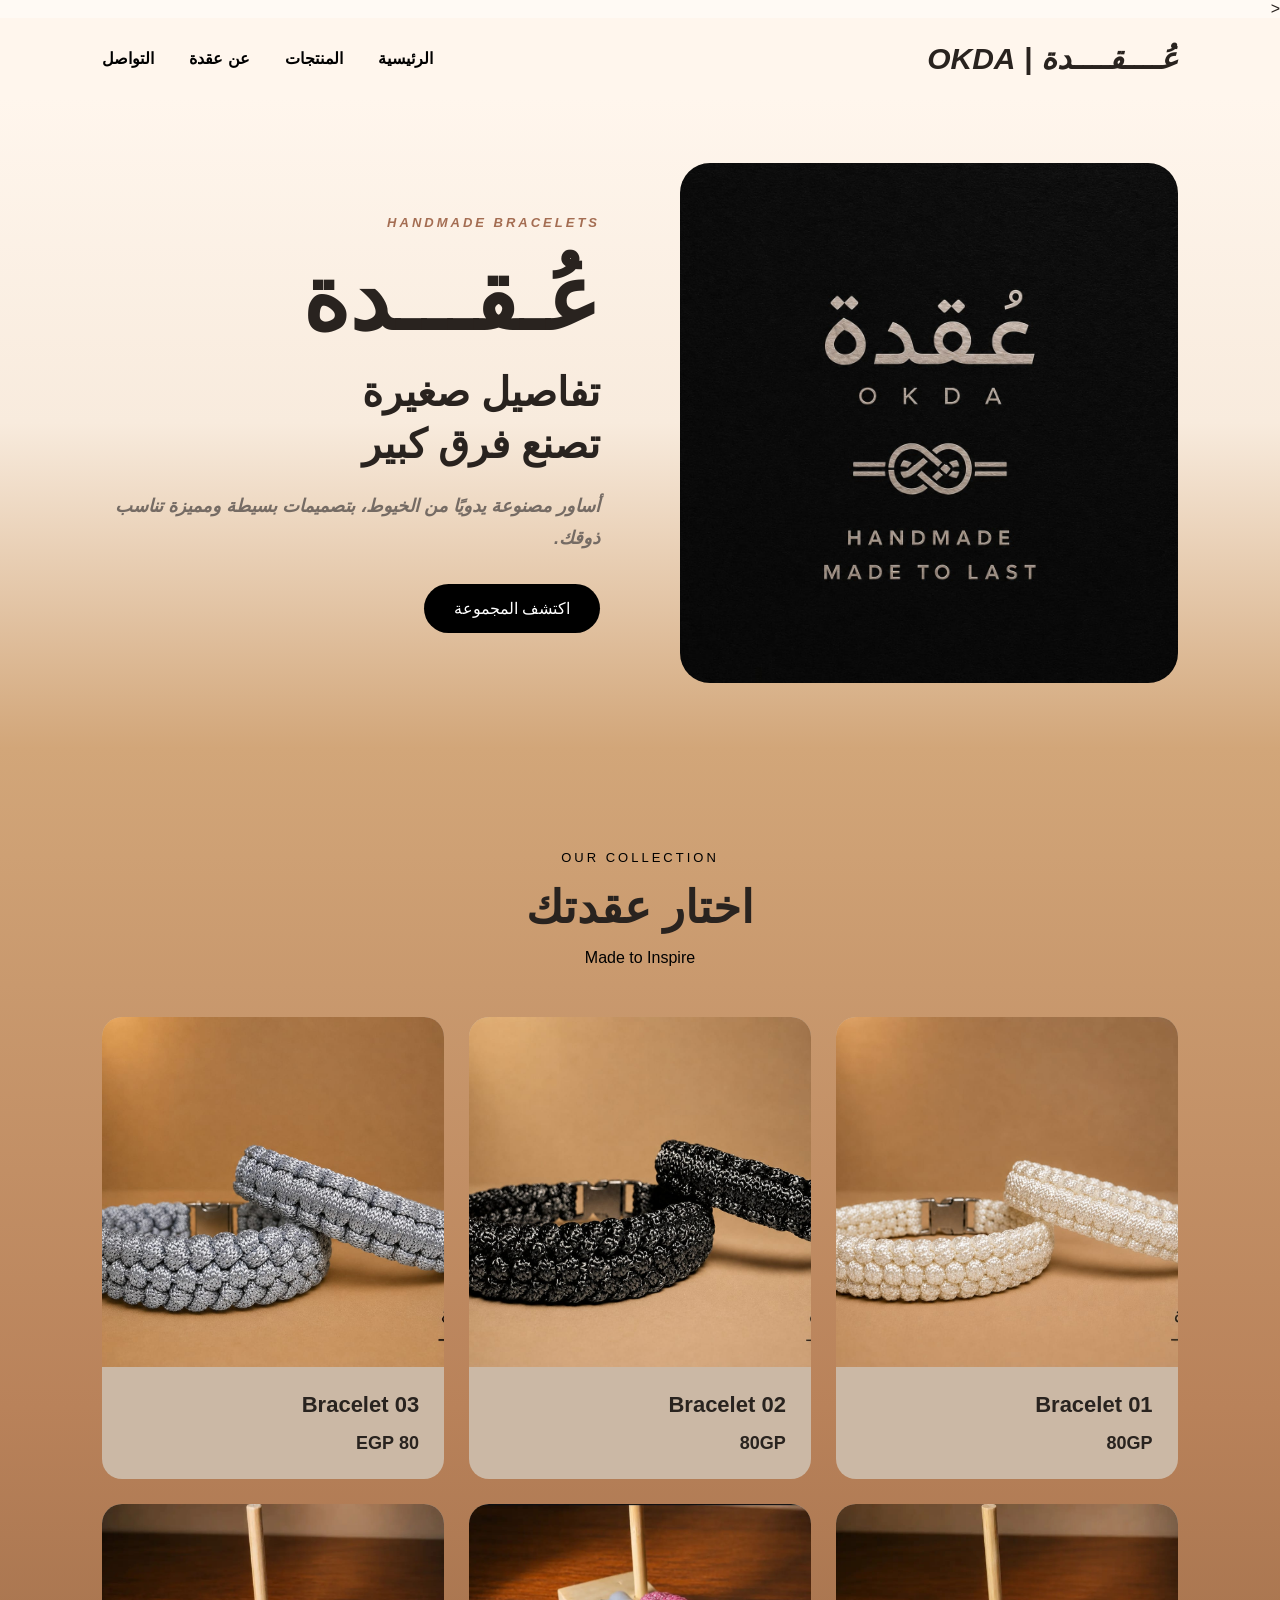
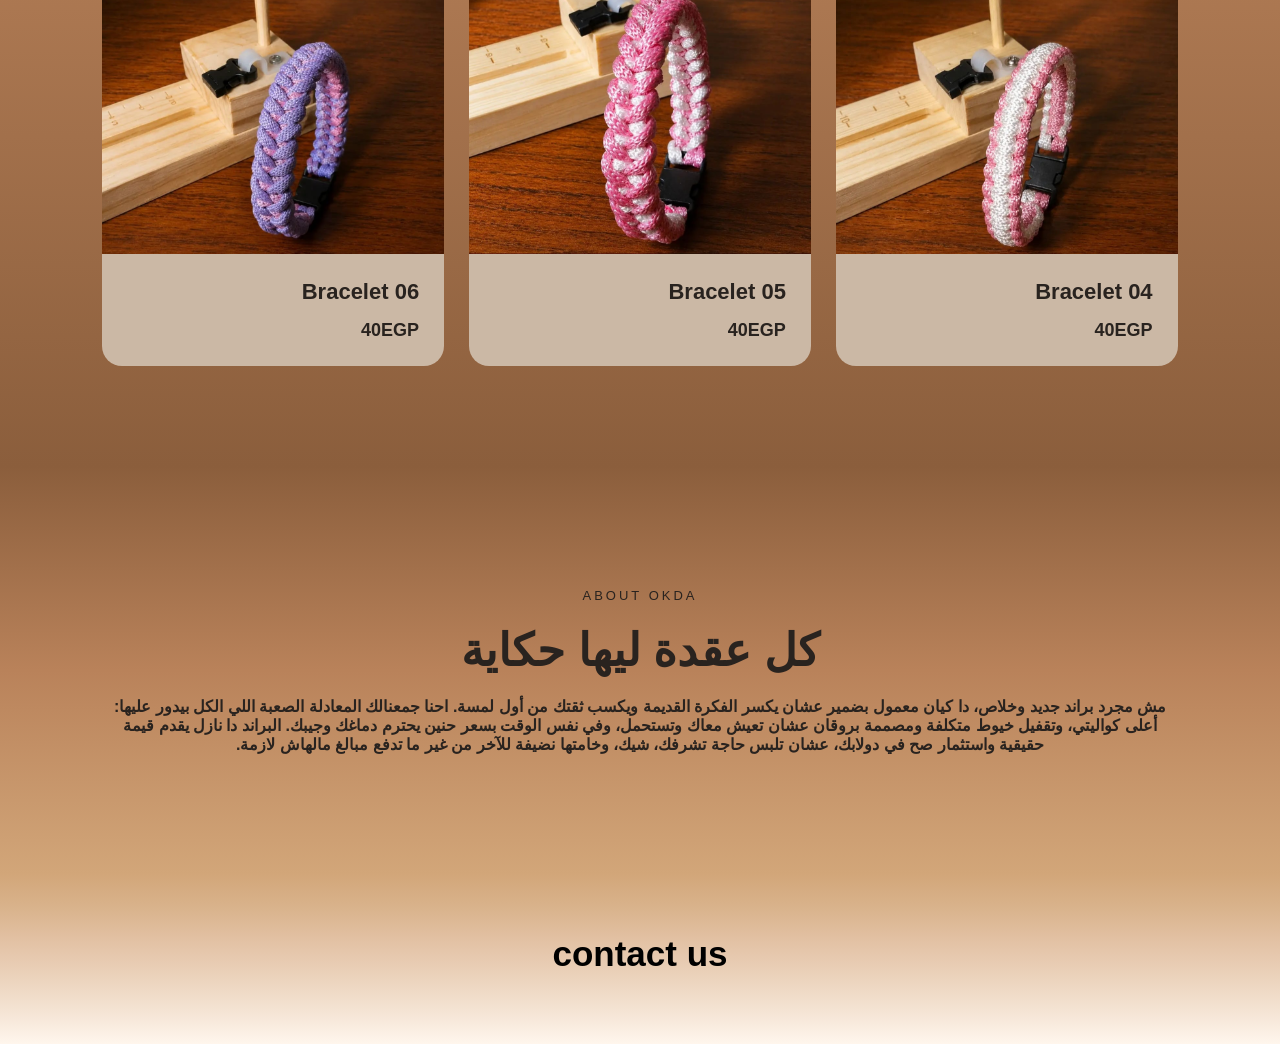
==== index.html @ 69983e54 "fix" ====
<!DOCTYPE html>
<html lang="ar" dir="rtl">

<head>
    <meta charset="UTF-8">
    <meta name="viewport" content="width=device-width, initial-scale=1.0">
< <link rel="stylesheet"  href="fontawesome/css/all.min.css"> 
    <title>عقدة | Okda</title>

    <link rel="stylesheet" href="index.css">
    <link rel="stylesheet"
      href="https://cdnjs.cloudflare.com/ajax/libs/font-awesome/7.3.1/css/all.min.css">
</head>

<body>

   
   <!-- Navbar -->
<header class="navbar">

    <div class="logo">
        <b><i>عُــــقــــدة | OKDA</i></b>
    </div>

    <div class="menu-container">
        <button class="menu-btn">☰</button>

        <nav class="menu">
            <a href="#home"><b>الرئيسية</b></a> 
            <a href="#products"><b>المنتجات</b></a> 
            <a href="#about"><b>عن عقدة</b></a>   
            <a href="#contact"><b>التواصل</b></a> 
        </nav>
    </div>

</header>


    <!-- Hero -->
    <section class="hero" id="home">

        <div class="hero-image">

            <img
                src="WhatsApp Image 2026-09-07 at 11.12.16 PM.jpeg"
             alt="عقدة"> 

        </div>

        <div class="hero-content">

            <span class="small-title">
            
            <i> <b>
                HANDMADE BRACELETS </i> </b>
            </span>

            <h1>
              عُـقـــدة 
            </h1>

            <h2>
                تفاصيل صغيرة<br>
                تصنع فرق كبير
            </h2>
 
            <p>  <i> <b>
                أساور مصنوعة يدويًا من الخيوط،
                بتصميمات بسيطة ومميزة تناسب ذوقك.
            </p>   </i> </b>

            <a href="#products" class="main-btn">
                اكتشف المجموعة
            </a>

        </div>

    </section>


    <!-- Products -->
    <section class="products" id="products">

        <div class="section-title">

            <span>OUR COLLECTION</span>

            <h2>
                اختار عقدتك
            </h2>

            <p>
               Made to Inspire
            </p>

        </div>


        <div class="products-grid">


            <!-- Product 1 -->
            <div
                class="product-card"
                onclick="openProduct(
                    'Bracelet 01',
                'الكبيره الاتنين ب140 والتلاته ب 180',
                    '80EGP',
                   'WhatsApp Image 2026-09-08 at 12.55.14 AM (1).jpeg'
                )">

                <div class="product-image">

                    <img
                        src="WhatsApp Image 2026-09-08 at 12.55.14 AM (1).jpeg"
                        alt="Bracelet 01">

                </div>

                <div class="product-info">

                    <h3>
                        Bracelet 01
                    </h3>

                    <p>
                        
                    </p>

                    <span class="price">
                        80GP
                    </span>

                </div>

            </div>


            <!-- Product 2 -->
            <div
                class="product-card"
                onclick="openProduct(
                    'Bracelet 01',
                'الكبيره الاتنين ب140 والتلاته ب 180',
                    '80EGP',
                    'WhatsApp Image 2026-09-08 at 12.55.14 AM (2).jpeg'
                )">

                <div class="product-image">

                    <img
                        src="WhatsApp Image 2026-09-08 at 12.55.14 AM (2).jpeg"
                        alt="Bracelet 02">

                </div>

                <div class="product-info">

                    <h3>
                        Bracelet 02
                    </h3>

                    <p>
                  
                    </p>

                    <span class="price">
                        80GP
                    </span>

                </div>

            </div>


            <!-- Product 3 -->
            <div
                class="product-card"
                onclick="openProduct(
                    'Bracelet 03',
                'الكبيره الاتنين ب140 والتلاته ب 180',
                    '80EGP',
                    'WhatsApp Image 2026-09-08 at 12.55.14 AM.jpeg'
                )">

                <div class="product-image">

                    <img
                        src="WhatsApp Image 2026-09-08 at 12.55.14 AM.jpeg"
                        alt="Bracelet 03">

                </div>

                <div class="product-info">

                    <h3>
                        Bracelet 03
                    </h3>

                    <p>
                     
                    </p>

                    <span class="price">
                        80 EGP
                    </span>

                </div>

            </div>
 
       <!-- Product 4-->
<div
                class="product-card"
                onclick="openProduct(
                    'Bracelet 04',
                 'الصغيره الاتنين ب70 والتلاته ب 100',
                    '40EGP',
                    'WhatsApp Image 2026-09-08 at 12.55.19 AM.jpeg'
                
                )">

                <div class="product-image">

                    <img
                        src="WhatsApp Image 2026-09-08 at 12.55.19 AM.jpeg"
                        alt="Bracelet 03">

                </div>

                <div class="product-info">

                    <h3>
                        Bracelet 04
                    </h3>

                    <p>    </p>

                    <span class="price">
                       
                        40EGP
                    </span>

                </div>

            </div>
 
            
             <!-- Product5 -->
       
            <div
                class="product-card"
                onclick="openProduct(
                    'Bracelet 05',
                   'الصغيره الاتنين ب70 والتلاته ب 100',
                    '40 EGP',
                    'WhatsApp Image 2026-09-08 at 12.55.16 AM (2).jpeg'
                )">

                <div class="product-image">

                    <img
                        src="WhatsApp Image 2026-09-08 at 12.55.16 AM (2).jpeg"
                        alt="Bracelet 05">

                </div>

                <div class="product-info">

                    <h3>
                        Bracelet 05
                    </h3>

                    <p>
            
                    </p>

                    <span class="price">
                     40EGP
                    </span>

                </div>

            </div>
          <!-- Product 6-->
  <div
                class="product-card"
                onclick="openProduct(
                    'Bracelet 06',
                   'الصغيره الاتنين ب70 والتلاته ب 100',
                    '170 EGP',
                    'WhatsApp Image 2026-09-08 at 12.55.20 AM (1).jpeg'
                )">

                <div class="product-image">

                    <img
                        src="WhatsApp Image 2026-09-08 at 12.55.20 AM (1).jpeg"
                        alt="Bracelet 06">

                </div>

                <div class="product-info">

                    <h3>
                        Bracelet 06
                    </h3>

        
                    </p>

                    <span class="price">
                        40EGP
                    </span>

                </div>

            </div>
    </section>




   <!-- ABOUT

   -->
    <section class="about" id="about">

        <span>
            ABOUT OKDA
        </span>

        <h2>
            كل عقدة ليها حكاية
        </h2>
        
     <b>
       مش مجرد براند جديد وخلاص، دا كيان معمول بضمير عشان يكسر الفكرة القديمة ويكسب ثقتك من أول لمسة. احنا جمعنالك المعادلة الصعبة اللي الكل بيدور عليها: أعلى كواليتي، وتقفيل خيوط متكلفة ومصممة بروقان عشان تعيش معاك وتستحمل، وفي نفس الوقت بسعر حنين يحترم دماغك وجيبك. البراند دا نازل يقدم قيمة حقيقية واستثمار صح في دولابك، عشان تلبس حاجة تشرفك، شيك، وخامتها نضيفة للآخر من غير ما تدفع مبالغ مالهاش لازمة.
      
    </b>


    </section>


    <!-- Footer -->
    <footer>

        <h2>
            contact us
        </h2>
      <!-- links -->

<!-- whatsapp -->
 <div class="links">

    <!-- Instagram -->
    <a href="https://www.instagram.com/okda.knots?stkn=YjNpc3c4OHJqdDJ4"
       target="_blank"
       aria-label="Instagram">
        <i class="fa-brands fa-instagram"></i>
    </a>

    <!-- WhatsApp -->
    <a href="https://wa.me/201037264209"
       target="_blank"
       aria-label="WhatsApp">
        <i class="fa-brands fa-whatsapp"></i>
    </a>

</div>

</div>

    <!-- Product Modal -->
    <div
        class="product-modal"
        id="productModal">

        <div class="modal-content">

            <button
                class="close-btn"
                onclick="closeProduct()">
                ×
            </button>

            <img
                id="modalImage"
                src=""
                alt="Product">

            <div class="modal-info">

                <h2 id="modalTitle"></h2>

                <p id="modalDescription"></p>

                <span id="modalPrice"></span>

                <button class="order-btn">
                    اطلب الآن
                </button>

            </div>

        </div>

    </div>


    <!-- JavaScript -->
   <script src="index.js"></script>
    
    
    </script>

</body>

</html>
---- index.css ----
* {
    margin: 0;
    padding: 0;
    box-sizing: border-box;
}

html {
    scroll-behavior: smooth;
}
 

body {
    font-family: Arial, sans-serif;
    background: #fffaf4;
    color: #29231f;
}

/* =========================
   NAVBAR
========================= */

.navbar {
    height: 80px;
    padding: 0 8%;
    display: flex;
    align-items: center;
    justify-content: space-between;
    background: #fff6ed;
    position: relative;
    z-index: 1000;
}

.logo {
    font-size: 30px;
    font-weight: bold;
}

.navbar nav {
    display: flex;
    gap: 35px;
}

.navbar a {
    color: #000000;
    text-decoration: none;
    font-size: 16px;
}

.menu-btn {
    display: none;
}

/* =========================
   MOBILE
========================= */

@media (max-width: 768px) {

    .navbar {
        padding: 0 5%;
    }

    .menu-btn {
        display: block;
        background: none;
        border: none;
        font-size: 28px;
        cursor: pointer;
    }

    /* إخفاء القائمة في الموبايل افتراضياً */
    .navbar nav {
        display: none;
        position: absolute;
        top: 80px;
        right: 0;
        width: 100%;
        background: #fff6ed;
        flex-direction: column;
        align-items: center;
        padding: 20px 0;
        gap: 20px;
        box-shadow: 0 10px 15px rgba(0, 0, 0, 0.1);
    }

    /* إظهار القائمة عند الضغط على الزر */
    .navbar nav.active {
        display: flex;
    }

    .hero {
        padding: 40px 5%;
        flex-direction: column;
        gap: 40px;
    }

    .hero-image,
    .hero-content {
        width: 100%;
    }

    .hero-image {
        height: 400px;
    }

    .hero h1 {
        font-size: 65px;
    }

    .hero h2 {
        font-size: 30px;
    }

    .products {
        padding: 80px 5%;
    }

    .products-grid {
        grid-template-columns: 1fr;
    }

    .about {
        padding: 80px 5%;
    }

    .about h2 {
        font-size: 35px;
    }

    .modal-content {
        flex-direction: column;
        max-height: 90vh;
        overflow-y: auto;
    }

    .modal-content > img {
        width: 100%;
        height: 300px;
    }

    .modal-info {
        width: 100%;
        padding: 30px;
    }
}

/* =========================
   HERO
========================= */

.hero {
    min-height: 650px;

    padding: 60px 8%;

    display: flex;
    align-items: center;
 
background: linear-gradient(
    to bottom,
    #FFF6ED 0%,
    #F8EBDD 50%,
    #D2A679 100%
);
  
    
    gap: 80px;
}

.hero-image {
    width: 50%;
    height: 520px;

    border-radius: 30px;

    overflow: hidden;

   
    ;}

.hero-image img {
    width: 100%;
    height: 100%;

    object-fit: cover;
}

.hero-content {
    width: 50%;
}

.small-title {
    font-size: 13px;

    letter-spacing: 3px;

    color: #a46d52;
}

.hero h1 {
    font-size: 90px;

    margin: 15px 0;
}

.hero h2 {
    font-size: 40px;

    line-height: 1.3;

    margin-bottom: 20px;
}

.hero p {
    max-width: 500px;

    font-size: 18px;

    line-height: 1.8;

    color: #756b64;
}

.main-btn {
    display: inline-block;

    margin-top: 30px;

    padding: 15px 30px;

    background: #000000;

    color: white;

    text-decoration: none;

    border-radius: 30px;
}


/* =========================
   PRODUCTS
========================= */

.products {
    padding: 100px 8%;
background: linear-gradient(
    to bottom,
    #D2A679 0%,
    #B9825A 50%,
    #8B5E3C 100%
);

    
}

.section-title {
    text-align: center;

    margin-bottom: 50px;
}

.section-title span {
    font-size: 13px;

    letter-spacing: 3px;

    color: #000000
}

.section-title h2 {
    font-size: 45px;

    margin: 15px 0;
}

.section-title p {
    color:  #000000;
}

.products-grid {
    display: grid;;
    grid-template-columns: repeat(3, 1fr);

    gap: 25px;
}

.product-card {
    background: #CBB8A5
    ;

    border-radius: 20px;

    overflow: hidden;

    cursor: pointer;
   
    transition: 0.3s;
}

.product-card:hover {
    transform: translateY(-5px);
background-color: #5e2f2f
;
   
}

.product-image {
    height: 350px;

    overflow: hidden;

    background: #CBB8A5
    ;
}

.product-image img {
    width: 100%;
    height: 100%;
 background: #CBB8A5
    ;
    object-fit: cover;

    transition: 0.4s;
}

.product-card:hover img {
    transform: scale(1.05);
     background: #000000
    ;
}

.product-info {
    padding: 25px;
}

.product-info h3 {
    font-size: 22px;

    margin-bottom: 8px;
}

.product-info p {
    color: #000000
    ;

    margin-bottom: 15px;
}

.price {
    font-weight: bold;

    font-size: 18px;
}


/* =========================
   ABOUT
========================= */

.about {
    padding: 120px 8%;
 background: linear-gradient(
    to bottom,
    #8B5E3C 0%,
    #B9825A 50%,
    #D2A679 100%
);

    
    text-align: center;
}

.about span {
   


    letter-spacing: 3px;

    font-size: 13px;
}

.about h2 {
    font-size: 45px;

    margin: 20px 0;
}

.about p {
    max-width: 650px;

    margin: auto;

    line-height: 2;

    color:  white;

    font-size: 18px;
}


/* =========================
   FOOTER
========================= */

footer {
    padding: 60px 8%;

    text-align: center;

background: linear-gradient(
    to bottom,
    #D2A679 0%,
    #D9B38C 20%,
    #E3C2A5 40%,
    #EBD2BB 60%,
    #F4E3D3 80%,
    #fff6ed 100%
);


    color: black;
}

footer h2 {
    font-size: 35px;

    margin-bottom: 10px;
}


.copyright {
    margin-top: 30px;

    font-size: 13px;
}


.links {
    display: flex;
    justify-content: center;
    align-items: center;
    gap: 20px;
}

.links a {
    color: BLACK;
    text-decoration: none;
    font-size: 30px;
    transition: transform 0.2s, color 0.2s;
}

.links a:hover {
    color: #FFF;
    transform: scale(1.15);
}




/* =========================
   PRODUCT MODAL
========================= */

.product-modal {
    display: none;

    position: fixed;

    inset: 0;

    background: rgba(0, 0, 0, 0.7);

    z-index: 9999;

    align-items: center;
    justify-content: center;

    padding: 20px;
}

.product-modal.active {
    display: flex;
}

.modal-content {
    position: relative;

    width: 850px;

    max-width: 95%;

    background: #fffaf4;

    border-radius: 25px;

    overflow: hidden;

    display: flex;

    direction: rtl;
}

.modal-content > img {
    width: 50%;

    height: 500px;

    object-fit: cover;
}

.modal-info {
    width: 50%;

    padding: 50px;

    display: flex;

    flex-direction: column;

    justify-content: center;
}

.modal-info h2 {
    font-size: 35px;

    margin-bottom: 20px;
}

.modal-info p {
    font-size: 18px;

    line-height: 1.8;

    color: #756b64;

    margin-bottom: 25px;
}

#modalPrice {
    font-size: 25px;

    font-weight: bold;

    margin-bottom: 30px;
}

.close-btn {
    position: absolute;

    top: 15px;
    right: 15px;

    width: 40px;
    height: 40px;

    border: none;

    border-radius: 50%;

    background: white;

    font-size: 28px;

    cursor: pointer;

    z-index: 10;
}

.order-btn {
    padding: 15px 25px;

    border: none;

    border-radius: 30px;

    background: #29231f;

    color: white;

    font-size: 16px;

    cursor: pointer;
}


/* =========================
   MOBILE
========================= */

@media (max-width: 768px) {

    .navbar {
        padding: 0 5%;
    }

    .navbar nav {
        display: none;
    }

    .menu-btn {
        display: block;

        background: none;

        border: none;

        font-size: 25px;

        cursor: pointer;
    }


    .hero {
        padding: 40px 5%;

        flex-direction: column;

        gap: 40px;
    }

    .hero-image,
    .hero-content {
        width: 100%;
    }

    .hero-image {
        height: 400px;
    }

    .hero h1 {
        font-size: 65px;
    }

    .hero h2 {
        font-size: 30px;
    }


    .products {
        padding: 80px 5%;
    }

    .products-grid {
        grid-template-columns: 1fr;
    }


    .about {
        padding: 80px 5%;
    }

    .about h2 {
        font-size: 35px;
    }

.about b {
          -size: 50px;
}



    .modal-content {
        flex-direction: column;

        max-height: 90vh;

        overflow-y: auto;
    }

    .modal-content > img {
        width: 100%;

        height: 300px;
    }

    .modal-info {
        width: 100%;

        padding: 30px;
    }

}
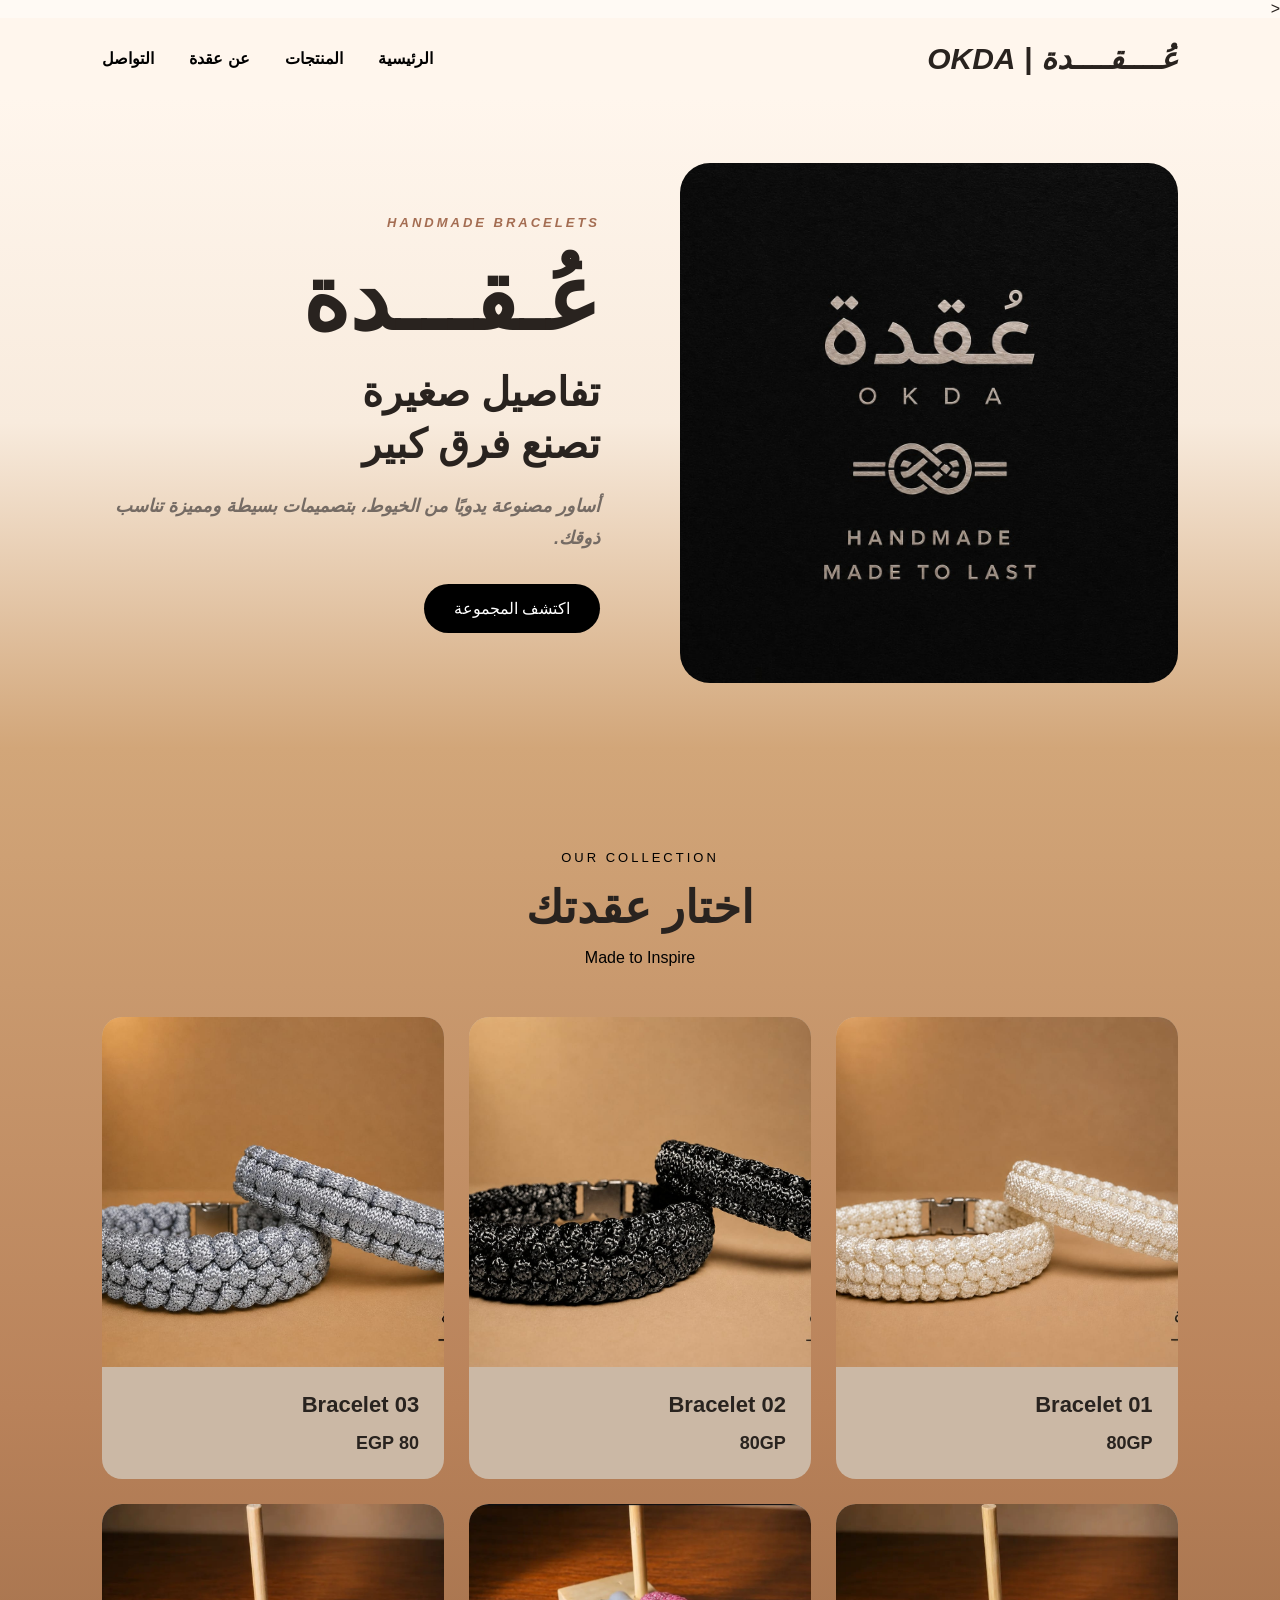
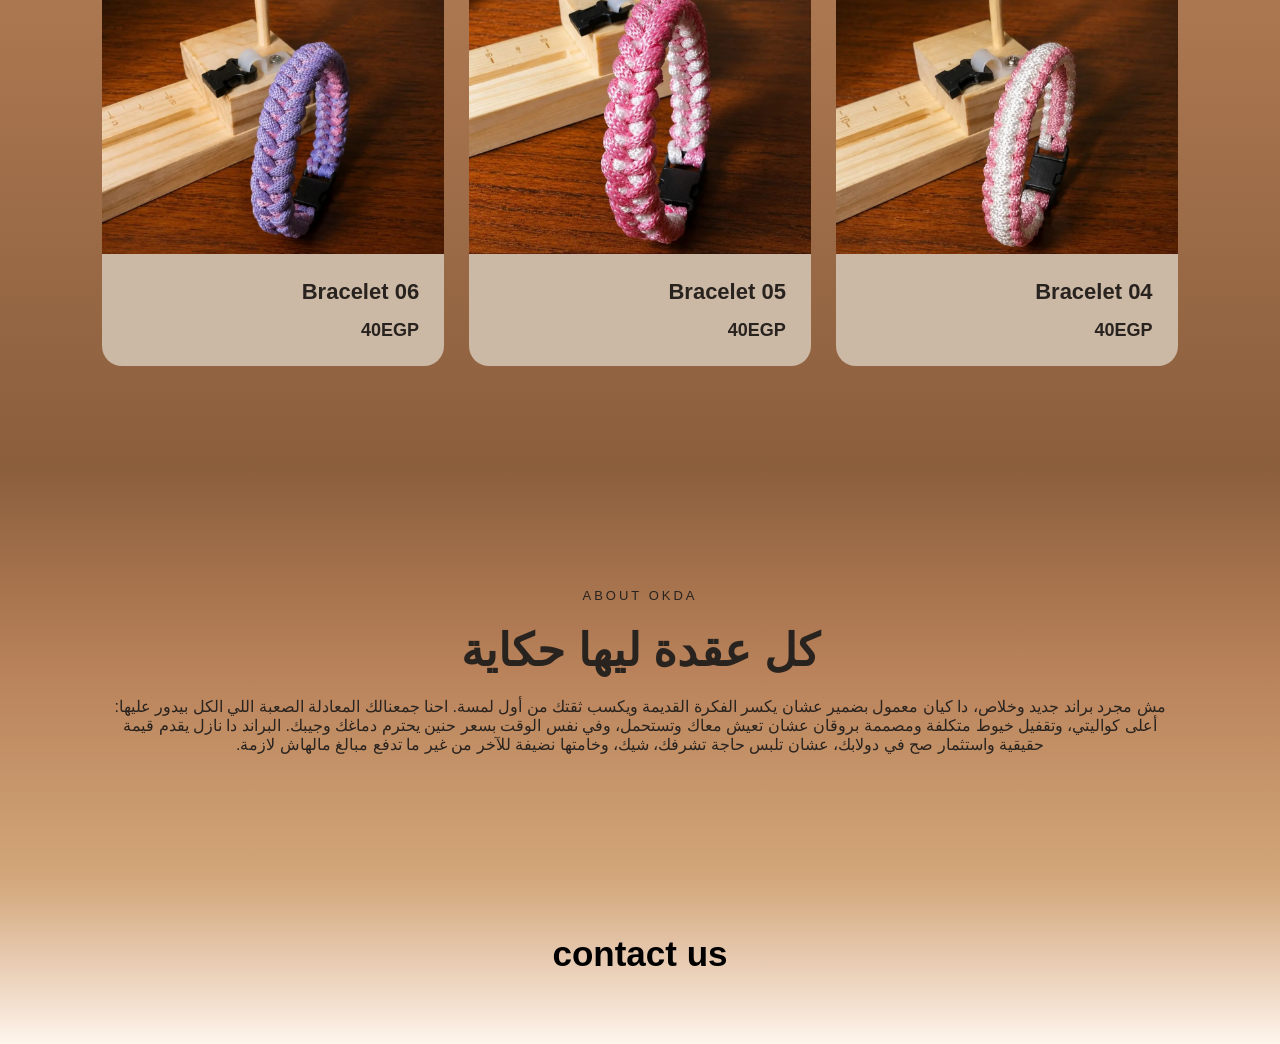
==== commit 3a0efe80: "Replace bold text with a new div for content" ====
--- a/index.html
+++ b/index.html
@@ -10,6 +10,9 @@
     <link rel="stylesheet" href="index.css">
     <link rel="stylesheet"
       href="https://cdnjs.cloudflare.com/ajax/libs/font-awesome/7.3.1/css/all.min.css">
+ <style>
+        @import url('https://fonts.googleapis.com/css2?family=Vazirmatn:wght@100..900&display=swap');
+    </style>
 </head>
 
 <body>
@@ -334,10 +337,12 @@
             كل عقدة ليها حكاية
         </h2>
         
-     <b>
-       مش مجرد براند جديد وخلاص، دا كيان معمول بضمير عشان يكسر الفكرة القديمة ويكسب ثقتك من أول لمسة. احنا جمعنالك المعادلة الصعبة اللي الكل بيدور عليها: أعلى كواليتي، وتقفيل خيوط متكلفة ومصممة بروقان عشان تعيش معاك وتستحمل، وفي نفس الوقت بسعر حنين يحترم دماغك وجيبك. البراند دا نازل يقدم قيمة حقيقية واستثمار صح في دولابك، عشان تلبس حاجة تشرفك، شيك، وخامتها نضيفة للآخر من غير ما تدفع مبالغ مالهاش لازمة.
-      
-    </b>
+     
+       
+      <div id="line-new">
+    مش مجرد براند جديد وخلاص، دا كيان معمول بضمير عشان يكسر الفكرة القديمة ويكسب ثقتك من أول لمسة. احنا جمعنالك المعادلة الصعبة اللي الكل بيدور عليها: أعلى كواليتي، وتقفيل خيوط متكلفة ومصممة بروقان عشان تعيش معاك وتستحمل، وفي نفس الوقت بسعر حنين يحترم دماغك وجيبك. البراند دا نازل يقدم قيمة حقيقية واستثمار صح في دولابك، عشان تلبس حاجة تشرفك، شيك، وخامتها نضيفة للآخر من غير ما تدفع مبالغ مالهاش لازمة.
+</div>
+  
 
 
     </section>
@@ -417,4 +422,4 @@
 
 </body>
 
-</html>+</html>
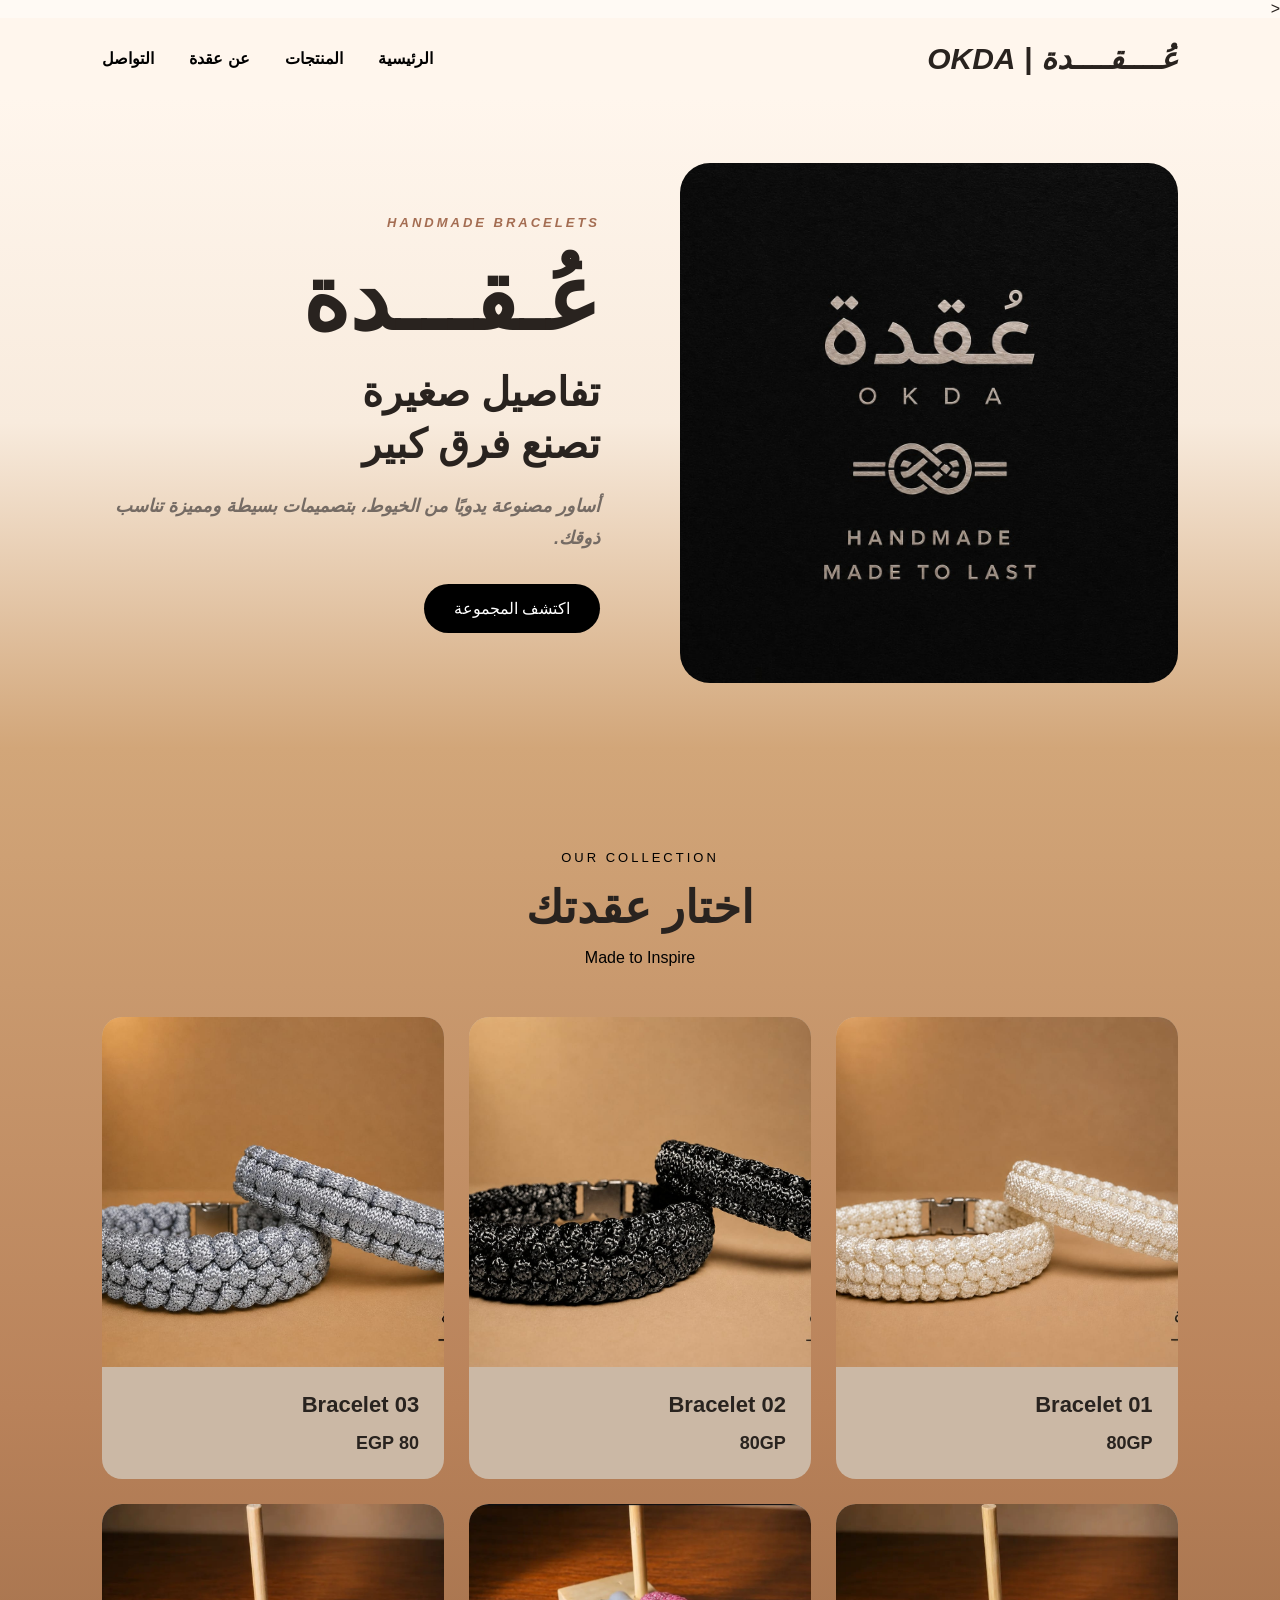
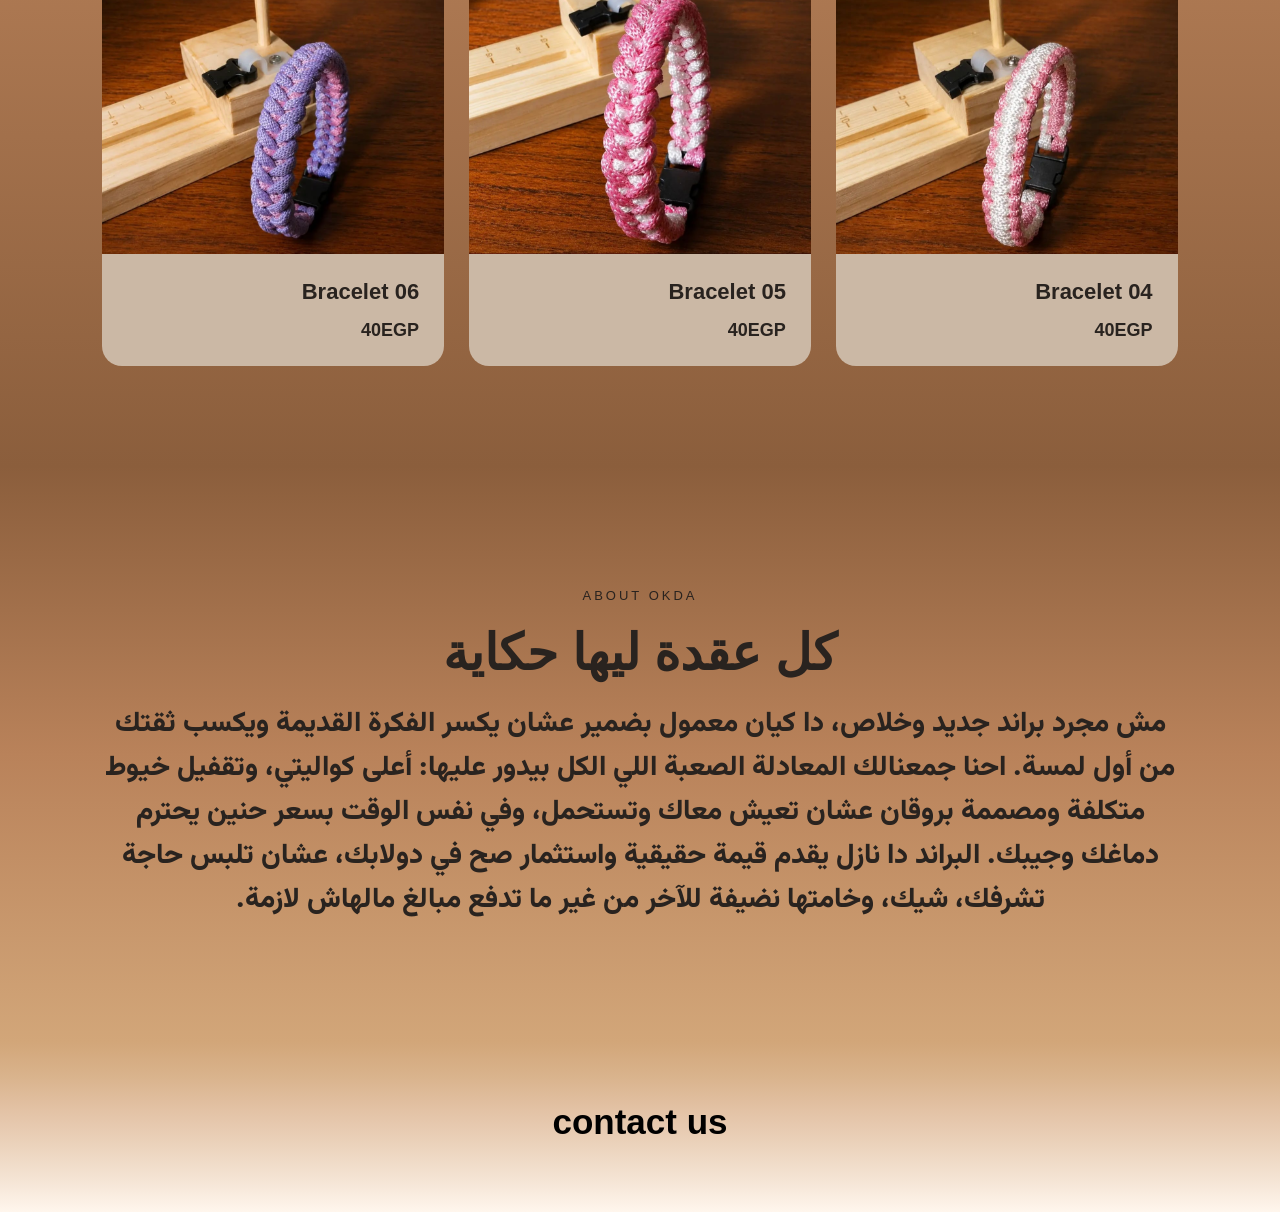
==== commit a5a23054: "Add favicon link to index.html Added a favicon link to the HTML head." ====
--- a/index.html
+++ b/index.html
@@ -6,7 +6,7 @@
     <meta name="viewport" content="width=device-width, initial-scale=1.0">
 < <link rel="stylesheet"  href="fontawesome/css/all.min.css"> 
     <title>عقدة | Okda</title>
-
+<link rel="icon" href="data:image/svg+xml,<svg xmlns=%22http://www.w3.org/2000/svg%22 viewBox=%220 0 100 100%22><text y=%22.9em%22 font-size=%2290%22>🪢</text></svg>">
     <link rel="stylesheet" href="index.css">
     <link rel="stylesheet"
       href="https://cdnjs.cloudflare.com/ajax/libs/font-awesome/7.3.1/css/all.min.css">
--- a/index.css
+++ b/index.css
@@ -368,6 +368,7 @@
     #D2A679 100%
 );
 
+
     
     text-align: center;
 }
@@ -382,7 +383,7 @@
 }
 
 .about h2 {
-    font-size: 45px;
+    font-size: 50px;
 
     margin: 20px 0;
 }
@@ -398,6 +399,13 @@
 
     font-size: 18px;
 }
+
+#line-new {
+    font-family: "Vazirmatn", sans-serif;
+    font-weight: 800;
+    font-size: 28px;
+}
+
 
 
 /* =========================
@@ -681,4 +689,4 @@
         padding: 30px;
     }
 
-}+}
